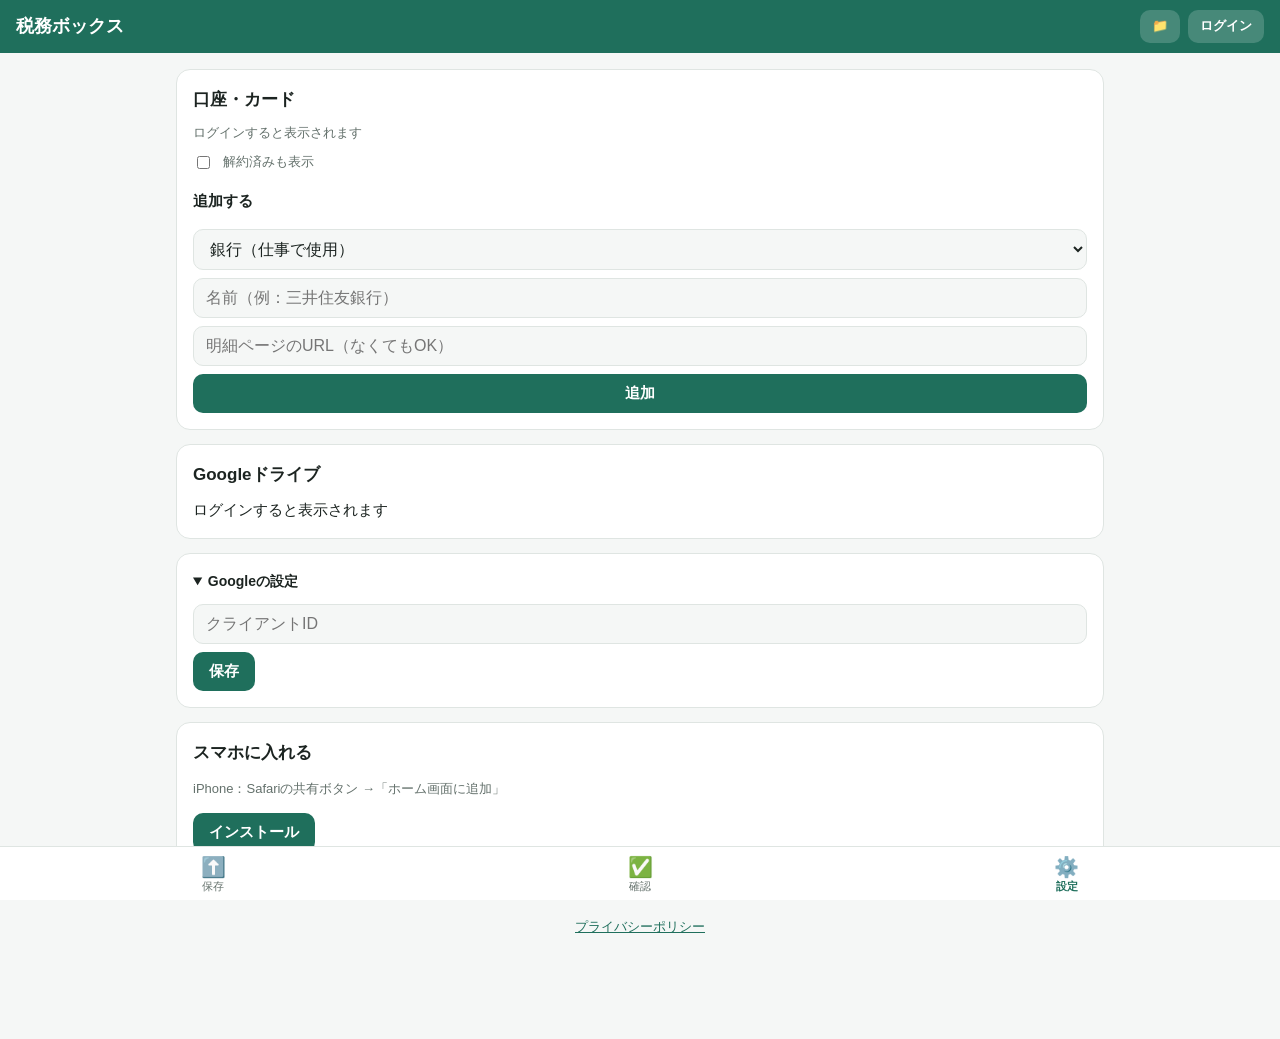
==== index.html @ 260fb431 "税務ボックス：銀行・クレカ明細をGoogleドライブに整理するPWA（1.5.0） Co-Authored-By: Claude Opus 5.5 <noreply@anthropic.com> Cl" ====
<!doctype html>
<html lang="ja">
<head>
  <meta charset="utf-8" />
  <meta name="viewport" content="width=device-width, initial-scale=1, viewport-fit=cover" />
  <title>税務ボックス</title>
  <meta name="description" content="銀行・クレカ明細をGoogleドライブに整理して集計するアプリ" />
  <meta name="theme-color" content="#1f6f5c" />
  <link rel="manifest" href="manifest.webmanifest" />
  <link rel="icon" href="icons/icon.svg" type="image/svg+xml" />
  <link rel="apple-touch-icon" href="icons/icon-192.png" />
  <meta name="apple-mobile-web-app-capable" content="yes" />
  <meta name="apple-mobile-web-app-title" content="税務ボックス" />
  <link rel="stylesheet" href="style.css" />
  <script src="config.js"></script>
  <script src="version.js"></script>
  <script src="https://accounts.google.com/gsi/client" async defer></script>
  <script type="module" src="js/app.js"></script>
</head>
<body>
  <header class="topbar">
    <h1>税務ボックス</h1>
    <div class="top-actions">
      <a id="driveLink" class="btn small" target="_blank" rel="noopener" title="Googleドライブを開く">📁</a>
      <button id="authBtn" class="btn small">ログイン</button>
    </div>
  </header>

  <main>
    <!-- 保存 -->
    <section id="tab-upload" class="tab active">
      <div class="card">
        <select id="accountSelect"><option value="">ログインしてください</option></select>
        <div id="accountLink"></div>
        <label class="drop" id="dropZone">
          <input type="file" id="fileInput" multiple accept=".csv,.pdf,.txt,.xlsx,.xls,image/*" />
          <span>明細ファイルを選ぶ</span>
        </label>
      </div>
      <div id="pending"></div>
    </section>

    <!-- 確認 -->
    <section id="tab-check" class="tab">
      <div class="card">
        <div class="row">
          <select id="period"></select>
          <button id="checkBtn" class="btn">表示</button>
        </div>
      </div>
      <div id="checkResult"></div>
    </section>

    <!-- 設定 -->
    <section id="tab-settings" class="tab">
      <div class="card">
        <h2>口座・カード</h2>
        <div id="accountList" class="muted">ログインすると表示されます</div>
        <label class="row muted"><input type="checkbox" id="showClosed" /> 解約済みも表示</label>
        <form id="addForm">
          <h3>追加する</h3>
          <select id="newKind"></select>
          <input id="newName" type="text" placeholder="名前（例：三井住友銀行）" required maxlength="60" />
          <input id="newUrl" type="text" inputmode="url" placeholder="明細ページのURL（なくてもOK）" />
          <button class="btn" type="submit">追加</button>
        </form>
      </div>
      <div class="card">
        <h2>Googleドライブ</h2>
        <div id="driveLinks" class="links-list"></div>
      </div>
      <details class="card" id="googleCard">
        <summary>Googleの設定</summary>
        <input id="clientIdInput" type="text" placeholder="クライアントID" autocomplete="off" />
        <button id="saveClientId" class="btn">保存</button>
      </details>
      <div class="card">
        <h2>スマホに入れる</h2>
        <p class="muted">iPhone：Safariの共有ボタン →「ホーム画面に追加」</p>
        <button id="installBtn" class="btn" hidden>インストール</button>
      </div>
      <p id="appVersion" class="muted center"></p>
      <p class="muted center"><a href="privacy.html">プライバシーポリシー</a></p>
    </section>
  </main>

  <nav class="tabbar">
    <button data-tab="upload" class="active"><span>⬆️</span>保存</button>
    <button data-tab="check"><span>✅</span>確認</button>
    <button data-tab="settings"><span>⚙️</span>設定</button>
  </nav>

  <div id="toast" class="toast" hidden></div>
</body>
</html>
---- style.css ----
/* ===== 色の設定（ダークモードにも対応） ===== */
:root {
  --bg: #f5f7f6;
  --card: #ffffff;
  --text: #1c2421;
  --muted: #64716c;
  --line: #dfe5e2;
  --accent: #1f6f5c;
  --accent-soft: #e3f1ec;
  --danger: #b3261e;
  --ok: #1f7a3d;
  --ok-bg: #e2f4e7;
  --miss-bg: #fdecea;
}
@media (prefers-color-scheme: dark) {
  :root {
    --bg: #111614;
    --card: #1b2220;
    --text: #e6ecea;
    --muted: #96a39e;
    --line: #2d3734;
    --accent: #5cc3a6;
    --accent-soft: #1d3a32;
    --danger: #ff8a80;
    --ok: #7fd89a;
    --ok-bg: #173022;
    --miss-bg: #3a1d1b;
  }
}

* { box-sizing: border-box; }
body {
  margin: 0;
  background: var(--bg);
  color: var(--text);
  font-family: -apple-system, BlinkMacSystemFont, "Hiragino Sans", "Noto Sans JP", "Yu Gothic UI", sans-serif;
  font-size: 15px;
  line-height: 1.6;
  padding-bottom: calc(72px + env(safe-area-inset-bottom));
}
a { color: var(--accent); }

.topbar {
  position: sticky; top: 0; z-index: 5;
  display: flex; align-items: center; justify-content: space-between;
  padding: calc(10px + env(safe-area-inset-top)) 16px 10px;
  background: var(--accent); color: #fff;
}
.topbar h1 { font-size: 18px; margin: 0; }
.topbar .btn { background: rgba(255,255,255,.18); color: #fff; }

main { max-width: 960px; margin: 0 auto; padding: 16px; }
.tab { display: none; }
.tab.active { display: block; }

.card {
  background: var(--card);
  border: 1px solid var(--line);
  border-radius: 14px;
  padding: 16px;
  margin-bottom: 14px;
}
.card h2 { font-size: 17px; margin: 0 0 10px; }
.card h3 { font-size: 15px; margin: 0 0 8px; }
.muted { color: var(--muted); font-size: 13px; }
.warn { color: var(--danger); font-size: 13px; }
.steps { padding-left: 20px; margin: 0 0 12px; color: var(--muted); font-size: 14px; }

.field { display: block; margin: 10px 0; font-size: 13px; color: var(--muted); }
select, input[type="text"], input[type="number"], input[type="search"] {
  display: block; width: 100%;
  margin-top: 4px; padding: 10px 12px;
  font-size: 16px; /* iPhoneで勝手に拡大されないように16px */
  color: var(--text); background: var(--bg);
  border: 1px solid var(--line); border-radius: 10px;
}

.btn {
  display: inline-block;
  padding: 10px 16px;
  border: 0; border-radius: 10px;
  background: var(--accent); color: #fff;
  font-size: 15px; font-weight: 600;
  text-decoration: none; cursor: pointer;
}
.btn:disabled { opacity: .45; cursor: default; }
.btn.small { padding: 6px 12px; font-size: 13px; }
.btn.ghost { background: var(--accent-soft); color: var(--accent); }
.btn.wide { width: 100%; padding: 14px; }
.icon { border: 0; background: none; color: var(--muted); font-size: 18px; cursor: pointer; }

.links { display: flex; gap: 8px; flex-wrap: wrap; margin: 8px 0; }

.drop {
  display: flex; align-items: center; justify-content: center;
  min-height: 120px; margin-top: 12px; padding: 16px;
  border: 2px dashed var(--line); border-radius: 14px;
  text-align: center; color: var(--muted); cursor: pointer;
}
.drop.over { border-color: var(--accent); background: var(--accent-soft); }
.drop input { display: none; }

.file-head { display: flex; justify-content: space-between; align-items: center; gap: 8px; word-break: break-all; }
.file.done { border-color: var(--ok); }
.file.error { border-color: var(--danger); }
.row { display: flex; align-items: center; gap: 10px; flex-wrap: wrap; margin: 8px 0; }
.row label { font-size: 13px; color: var(--muted); }
.row input[type="number"] { width: 96px; }
.row input[type="search"] { flex: 1; min-width: 180px; margin: 0; }
.dest { margin: 6px 0; font-size: 14px; word-break: break-all; }
.status { font-size: 14px; }
details { margin: 6px 0; }
summary { cursor: pointer; color: var(--accent); font-size: 14px; }

.scroll { overflow-x: auto; }
table { border-collapse: collapse; width: 100%; font-size: 13px; }
th, td { padding: 6px 8px; border-bottom: 1px solid var(--line); text-align: left; white-space: nowrap; }
.tx td:nth-child(3), .tx td:nth-child(2) { white-space: normal; }
.num { text-align: right; font-variant-numeric: tabular-nums; }
.neg { color: var(--danger); }
.grid td { text-align: center; min-width: 36px; }
.grid.sum td { text-align: right; }
.grid td.ok { background: var(--ok-bg); color: var(--ok); font-weight: 700; }
.grid td.missing { background: var(--miss-bg); color: var(--danger); }
.grid tbody th { position: sticky; left: 0; background: var(--card); }

.stats { display: grid; grid-template-columns: repeat(auto-fit, minmax(160px, 1fr)); gap: 10px; margin-bottom: 14px; }
.stat { background: var(--card); border: 1px solid var(--line); border-radius: 14px; padding: 12px 14px; }
.stat span { display: block; font-size: 12px; color: var(--muted); }
.stat b { font-size: 20px; font-variant-numeric: tabular-nums; }

.tabbar {
  position: fixed; bottom: 0; left: 0; right: 0; z-index: 5;
  display: flex;
  background: var(--card); border-top: 1px solid var(--line);
  padding-bottom: env(safe-area-inset-bottom);
}
.tabbar button {
  flex: 1; padding: 8px 0 6px;
  border: 0; background: none;
  color: var(--muted); font-size: 11px; cursor: pointer;
}
.tabbar button span { display: block; font-size: 20px; line-height: 1.2; }
.tabbar button.active { color: var(--accent); font-weight: 700; }

.toast {
  position: fixed; left: 16px; right: 16px; bottom: calc(84px + env(safe-area-inset-bottom)); z-index: 10;
  max-width: 480px; margin: 0 auto;
  padding: 12px 16px; border-radius: 12px;
  background: #1c2421; color: #fff; font-size: 14px;
  box-shadow: 0 6px 20px rgba(0,0,0,.2);
}
.toast.error { background: var(--danger); color: #fff; }

/* 口座・カード */
.acct { display: flex; justify-content: space-between; align-items: center; padding: 8px 0; border-bottom: 1px solid var(--line); color: var(--text); }
.acct.closed span { color: var(--muted); text-decoration: line-through; }
#addForm { margin-top: 16px; display: grid; gap: 8px; }
#addForm select, #addForm input { margin: 0; }

/* 保存待ちファイル */
.file { padding: 8px 0; border-bottom: 1px solid var(--line); }
.file .row { margin: 4px 0; }
input[type="month"] { width: auto; margin: 0; padding: 8px 10px; font-size: 16px; color: var(--text); background: var(--bg); border: 1px solid var(--line); border-radius: 10px; }
#accountLink { margin: 10px 0 0; }
#period { margin: 0; flex: 1; }
details.card summary { font-weight: 600; color: var(--text); }
details.card input { margin: 12px 0 8px; }
.center { text-align: center; }
.top-actions { display: flex; gap: 8px; }
#accountLink { display: flex; gap: 16px; flex-wrap: wrap; }
.grid td.ok a { color: inherit; text-decoration: none; display: block; }
.links-list div { padding: 4px 0; }
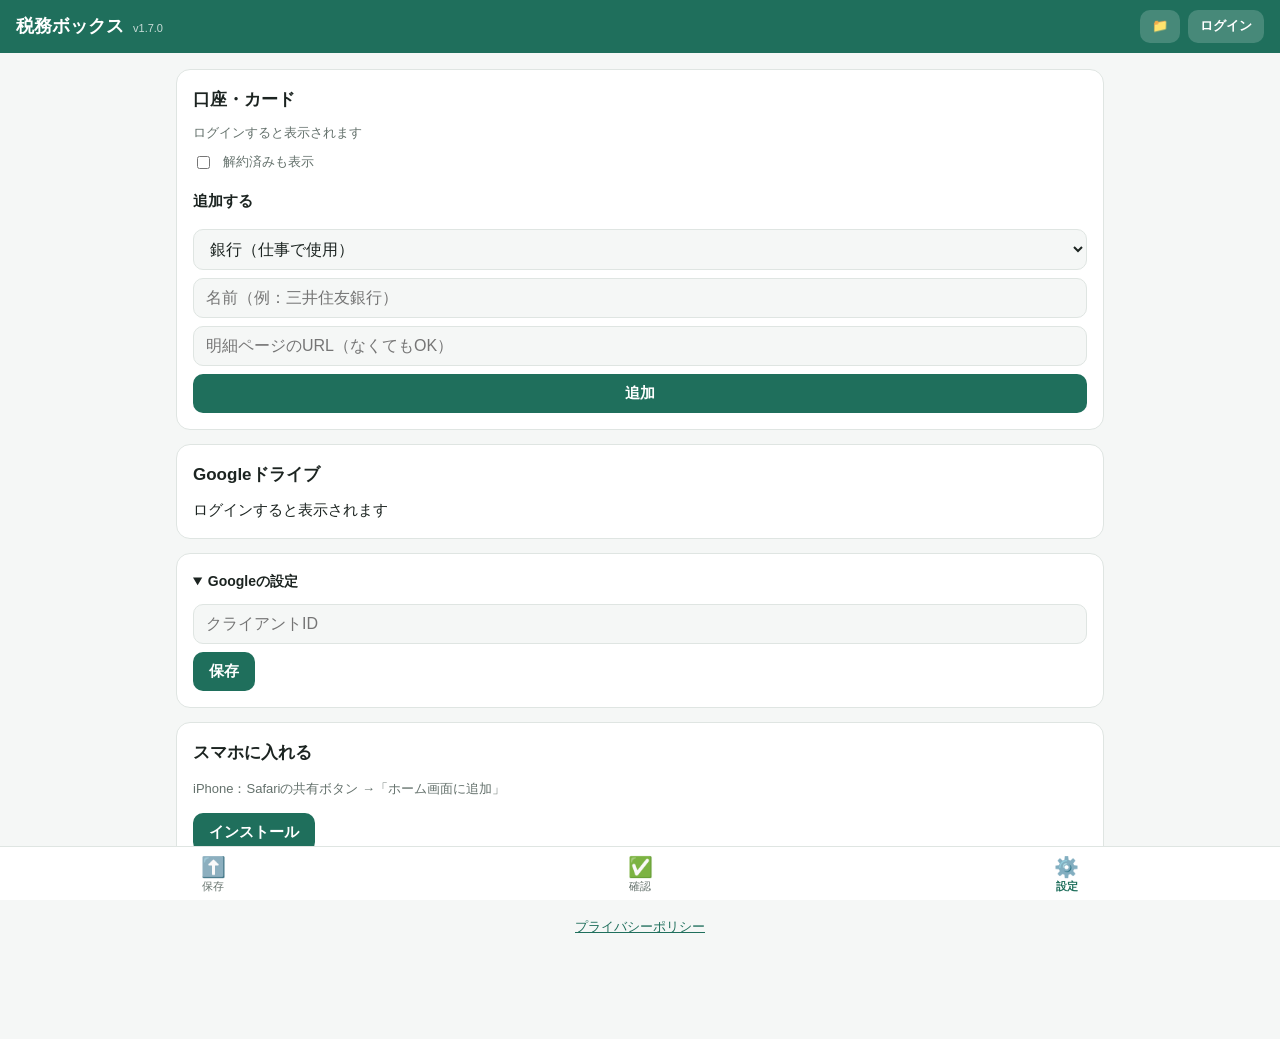
==== commit be85517c: "ヘッダーにバージョンを表示し、新しい版を自動で反映する（1.7.0） Co-Authored-By: Claude Opus 5.5 <noreply@anthropic.com> Claude-Se" ====
--- a/index.html
+++ b/index.html
@@ -19,7 +19,7 @@
 </head>
 <body>
   <header class="topbar">
-    <h1>税務ボックス</h1>
+    <h1>税務ボックス <small id="headerVersion" class="ver"></small></h1>
     <div class="top-actions">
       <a id="driveLink" class="btn small" target="_blank" rel="noopener" title="Googleドライブを開く">📁</a>
       <button id="authBtn" class="btn small">ログイン</button>
--- a/style.css
+++ b/style.css
@@ -171,3 +171,6 @@
 #accountLink { display: flex; gap: 16px; flex-wrap: wrap; }
 .grid td.ok a { color: inherit; text-decoration: none; display: block; }
 .links-list div { padding: 4px 0; }
+.acct .acct-url { display: block; font-size: 12px; color: var(--muted); }
+.acct .acct-actions { display: flex; gap: 6px; align-items: center; flex-shrink: 0; }
+.topbar .ver { font-size: 11px; font-weight: 400; opacity: .75; margin-left: 4px; }
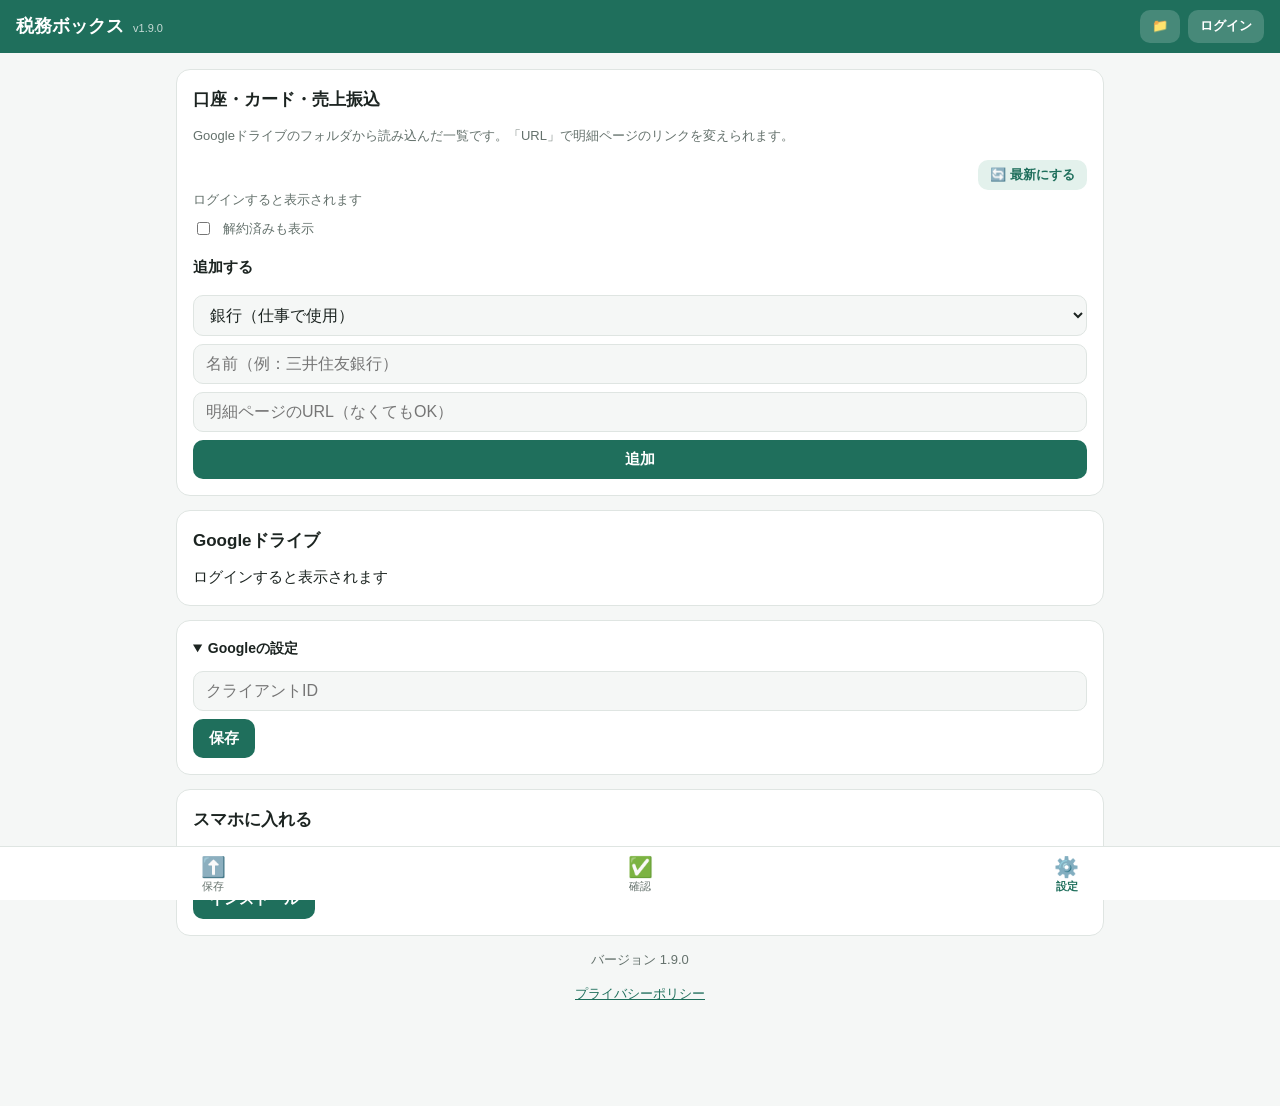
==== commit cc4b43be: "設定の一覧を種類ごとに表示し、古い口座一覧が残る不具合を修正（1.9.0） アプリ更新後も端末に覚えた古い一覧（銀行・カードのみ）が表示され続け、 売上振込が出なかった。一覧を読み込んだバージョンを記" ====
--- a/index.html
+++ b/index.html
@@ -31,6 +31,7 @@
     <section id="tab-upload" class="tab active">
       <div class="card">
         <select id="accountSelect"><option value="">ログインしてください</option></select>
+        <div class="row status-row"><small class="list-status muted"></small><button type="button" class="btn small ghost refresh-btn">🔄 最新にする</button></div>
         <div id="accountLink"></div>
         <label class="drop" id="dropZone">
           <input type="file" id="fileInput" multiple accept=".csv,.pdf,.txt,.xlsx,.xls,image/*" />
@@ -54,7 +55,9 @@
     <!-- 設定 -->
     <section id="tab-settings" class="tab">
       <div class="card">
-        <h2>口座・カード</h2>
+        <h2>口座・カード・売上振込</h2>
+        <p class="muted">Googleドライブのフォルダから読み込んだ一覧です。「URL」で明細ページのリンクを変えられます。</p>
+        <div class="row status-row"><small class="list-status muted"></small><button type="button" class="btn small ghost refresh-btn">🔄 最新にする</button></div>
         <div id="accountList" class="muted">ログインすると表示されます</div>
         <label class="row muted"><input type="checkbox" id="showClosed" /> 解約済みも表示</label>
         <form id="addForm">
--- a/style.css
+++ b/style.css
@@ -174,3 +174,6 @@
 .acct .acct-url { display: block; font-size: 12px; color: var(--muted); }
 .acct .acct-actions { display: flex; gap: 6px; align-items: center; flex-shrink: 0; }
 .topbar .ver { font-size: 11px; font-weight: 400; opacity: .75; margin-left: 4px; }
+.name-input { margin: 6px 0 0 !important; }
+.status-row { justify-content: space-between; margin: 8px 0 0; }
+.group-head { margin: 18px 0 2px !important; padding: 6px 10px; border-radius: 8px; background: var(--accent-soft); color: var(--accent); font-size: 13px !important; }
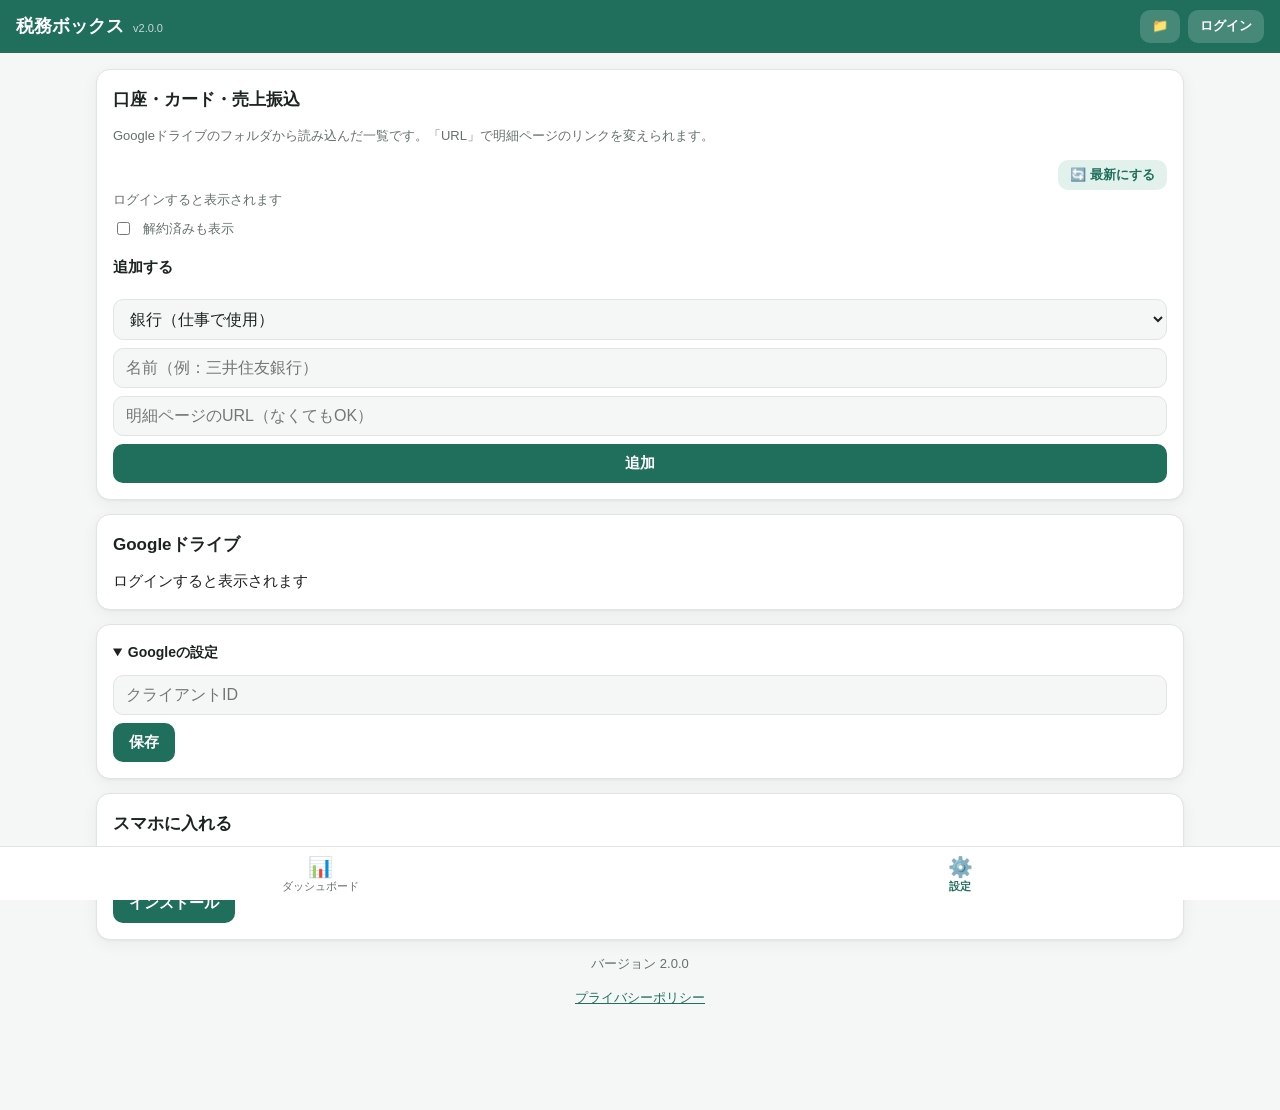
==== commit 96566502: "ダッシュボード化：保存・確認を1画面にまとめ、進み具合とお金の動きをグラフで表示（2.0.0） Co-Authored-By: Claude Fable 5.2 <noreply@anthropic." ====
--- a/index.html
+++ b/index.html
@@ -27,29 +27,29 @@
   </header>
 
   <main>
-    <!-- 保存 -->
-    <section id="tab-upload" class="tab active">
-      <div class="card">
+    <!-- ダッシュボード -->
+    <section id="tab-dash" class="tab active">
+      <div class="dash-bar">
+        <select id="period" aria-label="期"></select>
+        <button id="dashRefresh" class="btn">🔄 更新</button>
+        <button id="addOpen" class="btn ghost">＋ 明細を追加</button>
+      </div>
+      <small id="dashStatus" class="muted"></small>
+
+      <!-- 明細を追加（ふだんは閉じている） -->
+      <div class="card" id="addPanel" hidden>
+        <h3>明細を追加</h3>
         <select id="accountSelect"><option value="">ログインしてください</option></select>
-        <div class="row status-row"><small class="list-status muted"></small><button type="button" class="btn small ghost refresh-btn">🔄 最新にする</button></div>
+        <div class="row status-row"><small class="list-status muted"></small><button type="button" class="btn small ghost refresh-btn">🔄 口座一覧を最新にする</button></div>
         <div id="accountLink"></div>
         <label class="drop" id="dropZone">
           <input type="file" id="fileInput" multiple accept=".csv,.pdf,.txt,.xlsx,.xls,image/*" />
           <span>明細ファイルを選ぶ</span>
         </label>
+        <div id="pending"></div>
       </div>
-      <div id="pending"></div>
-    </section>
 
-    <!-- 確認 -->
-    <section id="tab-check" class="tab">
-      <div class="card">
-        <div class="row">
-          <select id="period"></select>
-          <button id="checkBtn" class="btn">表示</button>
-        </div>
-      </div>
-      <div id="checkResult"></div>
+      <div id="dash"></div>
     </section>
 
     <!-- 設定 -->
@@ -88,11 +88,11 @@
   </main>
 
   <nav class="tabbar">
-    <button data-tab="upload" class="active"><span>⬆️</span>保存</button>
-    <button data-tab="check"><span>✅</span>確認</button>
+    <button data-tab="dash" class="active"><span>📊</span>ダッシュボード</button>
     <button data-tab="settings"><span>⚙️</span>設定</button>
   </nav>
 
   <div id="toast" class="toast" hidden></div>
+  <div id="tip" class="tip" hidden></div>
 </body>
 </html>
--- a/style.css
+++ b/style.css
@@ -177,3 +177,119 @@
 .name-input { margin: 6px 0 0 !important; }
 .status-row { justify-content: space-between; margin: 8px 0 0; }
 .group-head { margin: 18px 0 2px !important; padding: 6px 10px; border-radius: 8px; background: var(--accent-soft); color: var(--accent); font-size: 13px !important; }
+.grid td.na { background: var(--accent-soft); color: var(--muted); }
+.grid td.toggle { cursor: pointer; user-select: none; }
+
+/* =============================================================
+   ダッシュボード
+   グラフの色は、色覚の違いがあっても見分けやすいと確認した組み合わせ（青・オレンジ）
+   ============================================================= */
+:root {
+  --series-1: #2a78d6;        /* グラフの色1（青） */
+  --series-2: #eb6834;        /* グラフの色2（オレンジ） */
+  --track: #cde2fb;           /* 進み具合の棒の「まだ」の部分（青の薄い色） */
+  --good: #0ca30c;
+  --crit: #d03b3b;
+  --shadow: 0 1px 2px rgba(16, 24, 20, .04), 0 4px 16px rgba(16, 24, 20, .05);
+}
+@media (prefers-color-scheme: dark) {
+  :root { --series-1: #3987e5; --series-2: #d95926; --track: #184f95; --shadow: none; }
+}
+
+main { max-width: 1120px; }
+.card { box-shadow: var(--shadow); }
+.card h3 { font-size: 15px; margin: 0 0 12px; }
+.card h3 small { font-weight: 400; margin-left: 6px; }
+.card h4 { font-size: 13px; font-weight: 600; margin: 14px 0 8px; color: var(--muted); display: flex; align-items: center; gap: 6px; }
+
+.dash-bar { display: flex; gap: 8px; align-items: center; flex-wrap: wrap; margin-bottom: 4px; }
+.dash-bar select { flex: 1; min-width: 180px; margin: 0; }
+#dashStatus { display: block; margin: 0 2px 12px; }
+#dash.loading { opacity: .5; pointer-events: none; transition: opacity .2s; }
+.pending-box { margin-top: 12px; }
+.empty { text-align: center; padding: 40px 16px; }
+
+/* 並べ方：スマホは縦1列、広い画面は横に並べる */
+.dgrid { display: grid; gap: 14px; margin-bottom: 14px; }
+.dgrid > .card { margin-bottom: 0; }
+.dgrid.inner { margin: 0; gap: 4px 28px; }
+@media (min-width: 760px) {
+  .dgrid { grid-template-columns: 1.1fr 1fr; }
+  .dgrid.two { grid-template-columns: 1fr 1fr; }
+}
+
+/* いちばん大きい数字（進み具合） */
+.hero { background: linear-gradient(135deg, #1f6f5c, #14503f); color: #fff; border: 0; }
+.hero .label { font-size: 13px; opacity: .85; }
+.hero-row { display: flex; align-items: center; gap: 20px; margin-top: 6px; flex-wrap: wrap; }
+.hero-num { font-size: 64px; font-weight: 700; line-height: 1; letter-spacing: -.02em; }
+.hero-num small { font-size: 24px; font-weight: 600; margin-left: 2px; opacity: .85; }
+.hero-side { flex: 1; min-width: 180px; }
+.hero .muted { color: rgba(255, 255, 255, .85); margin-top: 8px; }
+.hero .meter { background: rgba(255, 255, 255, .22); height: 10px; }
+.hero .meter i { background: #fff; }
+
+/* 数字のタイル */
+.tiles { display: grid; grid-template-columns: repeat(2, 1fr); gap: 10px; }
+.tiles.three { grid-template-columns: repeat(3, 1fr); margin-bottom: 6px; }
+.tile { background: var(--card); border: 1px solid var(--line); border-radius: 14px; padding: 12px 14px; box-shadow: var(--shadow); min-width: 0; }
+.card .tile { background: var(--bg); box-shadow: none; }
+.tile span { display: block; font-size: 12px; color: var(--muted); }
+.tile b { display: block; font-size: 26px; line-height: 1.25; }
+.tile small { display: block; font-size: 11px; color: var(--muted); white-space: nowrap; overflow: hidden; text-overflow: ellipsis; }
+.dot { display: inline-block; width: 8px; height: 8px; border-radius: 50%; margin-right: 5px; }
+.dot.good { background: var(--good); }
+.dot.crit { background: var(--crit); }
+@media (max-width: 420px) { .tiles.three { grid-template-columns: 1fr; } .tiles.three .tile { display: grid; grid-template-columns: 1fr auto; align-items: baseline; } .tiles.three .tile small { grid-column: 1 / -1; } }
+
+/* 横の進み具合の棒 */
+.meter { height: 8px; border-radius: 99px; background: var(--track); overflow: hidden; }
+.meter i { display: block; height: 100%; border-radius: 99px; background: var(--series-1); }
+.mrow { display: grid; grid-template-columns: minmax(0, 1fr) auto; gap: 4px 10px; align-items: center; padding: 9px 0; border-radius: 8px; }
+.mrow .meter { grid-column: 1 / -1; grid-row: 2; }
+.mname { font-size: 14px; }
+.mval { font-size: 14px; font-weight: 600; font-variant-numeric: tabular-nums; }
+.mval small { font-weight: 400; color: var(--muted); }
+
+/* 縦の棒グラフ */
+.chart { display: grid; grid-template-columns: auto minmax(0, 1fr); gap: 4px 8px; }
+.yaxis { display: flex; flex-direction: column; justify-content: space-between; height: 150px; font-size: 11px; color: var(--muted); text-align: right; font-variant-numeric: tabular-nums; }
+.yaxis span { line-height: 1; transform: translateY(-50%); }
+.yaxis span:last-child { transform: translateY(50%); }
+.plot { position: relative; height: 150px; display: flex; align-items: flex-end; border-bottom: 1px solid var(--line); }
+.plot .gl { position: absolute; left: 0; right: 0; height: 0; border-top: 1px solid var(--line); }
+.col { flex: 1; height: 100%; display: flex; align-items: flex-end; justify-content: center; position: relative; outline: none; }
+.col:hover .bar, .col:focus .bar { filter: brightness(1.12); }
+.col b { position: absolute; transform: translateY(-4px); font-size: 11px; font-weight: 600; color: var(--text); white-space: nowrap; }
+.bar { display: block; width: min(24px, 68%); border-radius: 4px 4px 0 0; min-height: 0; }
+.bar.s1 { background: var(--series-1); }
+.bar.s2 { background: var(--series-2); }
+.bar.track { height: 100%; background: var(--track); display: flex; align-items: flex-end; overflow: hidden; }
+.bar.track i { display: block; width: 100%; background: var(--series-1); }
+.bar.track.future { background: var(--line); opacity: .5; }
+.xaxis { display: flex; font-size: 11px; color: var(--muted); }
+.xaxis span { flex: 1; text-align: center; white-space: nowrap; }
+.key { display: inline-block; width: 10px; height: 10px; border-radius: 3px; }
+.key.s1 { background: var(--series-1); }
+.key.s2 { background: var(--series-2); }
+
+/* 横の棒グラフ（順位） */
+.hbar { display: grid; grid-template-columns: minmax(0, 38%) minmax(0, 1fr) auto; gap: 10px; align-items: center; padding: 6px 0; font-size: 13px; outline: none; }
+.hname { white-space: nowrap; overflow: hidden; text-overflow: ellipsis; }
+.htrack { height: 14px; }
+.htrack .bar { height: 100%; width: auto; max-width: 100%; border-radius: 0 4px 4px 0; }
+.hval { font-weight: 600; font-variant-numeric: tabular-nums; }
+.hbar:hover .bar, .hbar:focus .bar { filter: brightness(1.12); }
+
+/* まだ入れていない明細 */
+.todo { display: flex; justify-content: space-between; align-items: center; gap: 10px; padding: 10px 0; border-bottom: 1px solid var(--line); flex-wrap: wrap; }
+.todo:last-child { border-bottom: 0; }
+.chips { display: flex; gap: 4px; flex-wrap: wrap; margin-top: 4px; }
+.chips span { font-size: 11px; padding: 1px 8px; border-radius: 99px; background: var(--miss-bg); color: var(--danger); }
+.todo-actions { display: flex; gap: 6px; flex-wrap: wrap; }
+
+.grid tr.ghead th { background: var(--accent-soft); color: var(--accent); text-align: left; font-size: 12px; position: static; }
+
+/* グラフの吹き出し */
+.tip { position: fixed; z-index: 20; max-width: min(320px, calc(100vw - 16px)); padding: 6px 10px; border-radius: 8px; background: #1c2421; color: #fff; font-size: 12px; pointer-events: none; box-shadow: 0 4px 14px rgba(0, 0, 0, .25); }
+#txList .scroll { max-height: 420px; overflow-y: auto; }
